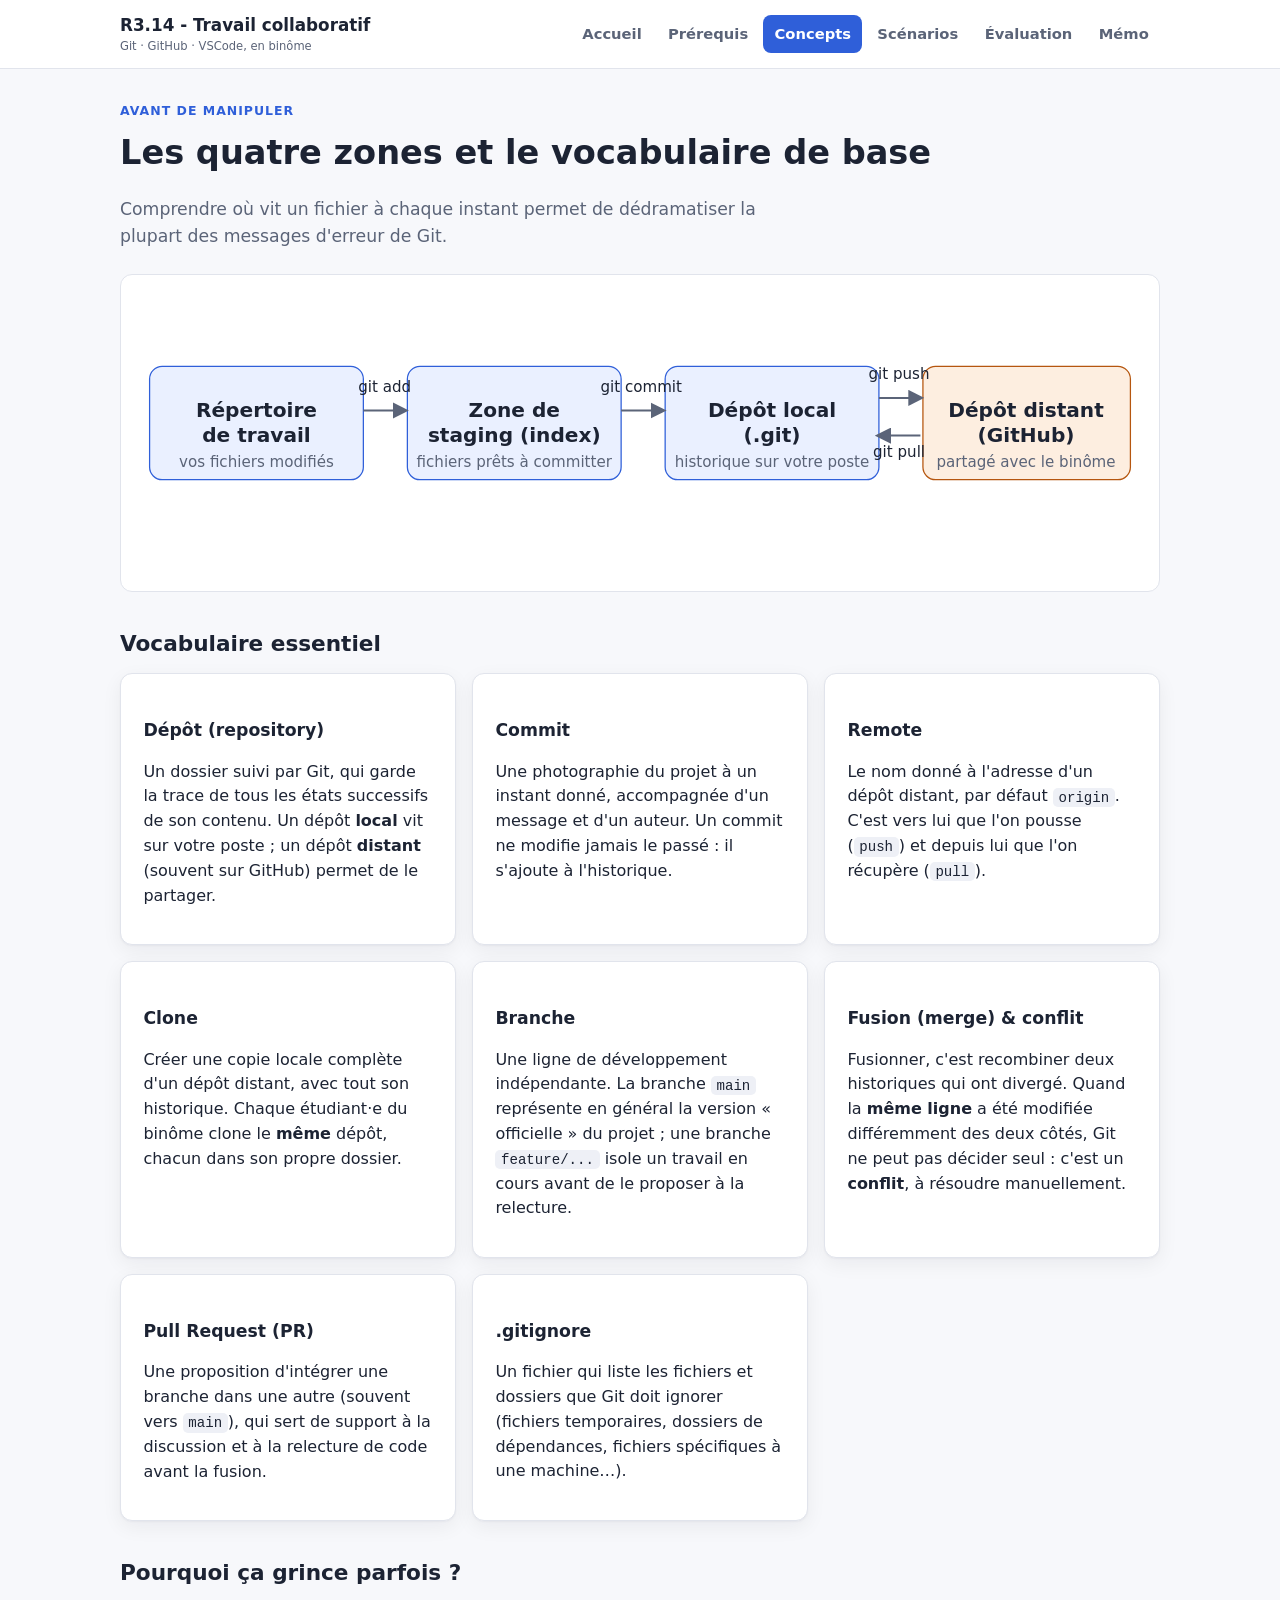
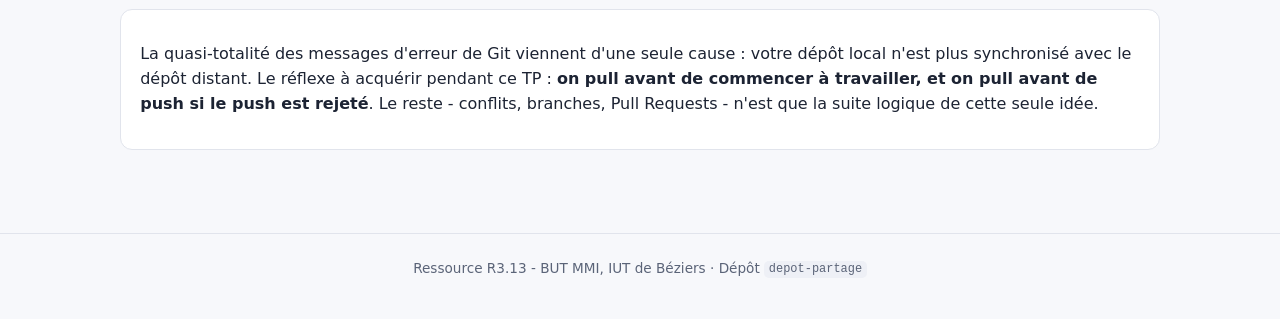
==== concepts.html @ fd5384cb "Propage le nom depot-partage dans tout le support Le scénario 1 nomme le dépôt du binôme depot-parta" ====
<!doctype html>
<html lang="fr">
  <head>
    <meta charset="UTF-8" />
    <meta name="viewport" content="width=device-width, initial-scale=1.0" />
    <title>Concepts - R3.13 Travail collaboratif</title>
    <link
      rel="icon"
      href="data:image/svg+xml,%3Csvg xmlns=%27http://www.w3.org/2000/svg%27 viewBox=%270 0 100 100%27%3E%3Ccircle cx=%2230%27 cy=%2225%27 r=%2212%27 fill=%27%232f5fd9%27/%3E%3Ccircle cx=%2230%27 cy=%2275%27 r=%2212%27 fill=%27%232f5fd9%27/%3E%3Ccircle cx=%2270%27 cy=%2250%27 r=%2212%27 fill=%27%23b5560f%27/%3E%3Cpath d=%27M30 37 V63 M30 50 H58%27 stroke=%27%231c2333%27 stroke-width=%278%27 fill=%27none%27/%3E%3C/svg%3E"
    />
    <link rel="stylesheet" href="css/style.css" />
  </head>
  <body data-page="concepts">
    <a class="skip-link" href="#contenu">Aller au contenu</a>

    <header class="site-header">
      <nav class="nav-wrap">
        <a class="brand" href="index.html"
          >R3.14 - Travail collaboratif
          <small>Git · GitHub · VSCode, en binôme</small>
        </a>
        <div class="site-nav">
          <a href="index.html" data-nav="index">Accueil</a>
          <a href="prerequis.html" data-nav="prerequis">Prérequis</a>
          <a href="concepts.html" data-nav="concepts">Concepts</a>
          <a href="scenarios.html" data-nav="scenarios">Scénarios</a>
          <a href="evaluation.html" data-nav="evaluation">Évaluation</a>
          <a href="memo.html" data-nav="memo">Mémo</a>
        </div>
      </nav>
    </header>

    <main id="contenu">
      <p class="eyebrow">Avant de manipuler</p>
      <h1>Les quatre zones et le vocabulaire de base</h1>
      <p class="lede">
        Comprendre où vit un fichier à chaque instant permet de dédramatiser la
        plupart des messages d'erreur de Git.
      </p>

      <figure class="diagram" style="margin: 1.5rem 0">
        <svg
          viewBox="0 0 800 220"
          role="img"
          aria-labelledby="diagTitle diagDesc"
        >
          <title id="diagTitle">Les quatre zones de Git</title>
          <desc id="diagDesc">
            Répertoire de travail vers zone de staging via git add, vers dépôt
            local via git commit, vers dépôt distant via git push, et retour via
            git pull.
          </desc>
          <defs>
            <marker
              id="arrowhead"
              markerWidth="8"
              markerHeight="8"
              refX="6"
              refY="4"
              orient="auto"
            >
              <path d="M0,0 L8,4 L0,8 Z" class="muted" />
            </marker>
          </defs>

          <rect x="10" y="60" width="170" height="90" rx="10" class="zone" />
          <text x="95" y="100" text-anchor="middle" font-weight="700">
            Répertoire
          </text>
          <text x="95" y="120" text-anchor="middle" font-weight="700">
            de travail
          </text>
          <text
            x="95"
            y="140"
            text-anchor="middle"
            class="muted"
            font-size="12"
          >
            vos fichiers modifiés
          </text>

          <rect x="215" y="60" width="170" height="90" rx="10" class="zone" />
          <text x="300" y="100" text-anchor="middle" font-weight="700">
            Zone de
          </text>
          <text x="300" y="120" text-anchor="middle" font-weight="700">
            staging (index)
          </text>
          <text
            x="300"
            y="140"
            text-anchor="middle"
            class="muted"
            font-size="12"
          >
            fichiers prêts à committer
          </text>

          <rect x="420" y="60" width="170" height="90" rx="10" class="zone" />
          <text x="505" y="100" text-anchor="middle" font-weight="700">
            Dépôt local
          </text>
          <text x="505" y="120" text-anchor="middle" font-weight="700">
            (.git)
          </text>
          <text
            x="505"
            y="140"
            text-anchor="middle"
            class="muted"
            font-size="12"
          >
            historique sur votre poste
          </text>

          <rect
            x="625"
            y="60"
            width="165"
            height="90"
            rx="10"
            class="zone-remote"
          />
          <text x="707" y="100" text-anchor="middle" font-weight="700">
            Dépôt distant
          </text>
          <text x="707" y="120" text-anchor="middle" font-weight="700">
            (GitHub)
          </text>
          <text
            x="707"
            y="140"
            text-anchor="middle"
            class="muted"
            font-size="12"
          >
            partagé avec le binôme
          </text>

          <path d="M180,95 H213" class="arrow" />
          <text x="197" y="80" text-anchor="middle" font-size="12">
            git add
          </text>

          <path d="M385,95 H418" class="arrow" />
          <text x="401" y="80" text-anchor="middle" font-size="12">
            git commit
          </text>

          <path d="M590,85 H623" class="arrow" />
          <text x="606" y="70" text-anchor="middle" font-size="12">
            git push
          </text>

          <path d="M623,115 H590" class="arrow" />
          <text x="606" y="132" text-anchor="middle" font-size="12">
            git pull
          </text>
        </svg>
      </figure>

      <h2>Vocabulaire essentiel</h2>
      <div class="grid cols-2">
        <div class="card">
          <h3>Dépôt (repository)</h3>
          <p>
            Un dossier suivi par Git, qui garde la trace de tous les états
            successifs de son contenu. Un dépôt <strong>local</strong> vit sur
            votre poste ; un dépôt <strong>distant</strong> (souvent sur GitHub)
            permet de le partager.
          </p>
        </div>
        <div class="card">
          <h3>Commit</h3>
          <p>
            Une photographie du projet à un instant donné, accompagnée d'un
            message et d'un auteur. Un commit ne modifie jamais le passé : il
            s'ajoute à l'historique.
          </p>
        </div>
        <div class="card">
          <h3>Remote</h3>
          <p>
            Le nom donné à l'adresse d'un dépôt distant, par défaut
            <code>origin</code>. C'est vers lui que l'on pousse
            (<code>push</code>) et depuis lui que l'on récupère
            (<code>pull</code>).
          </p>
        </div>
        <div class="card">
          <h3>Clone</h3>
          <p>
            Créer une copie locale complète d'un dépôt distant, avec tout son
            historique. Chaque étudiant·e du binôme clone le
            <strong>même</strong> dépôt, chacun dans son propre dossier.
          </p>
        </div>
        <div class="card">
          <h3>Branche</h3>
          <p>
            Une ligne de développement indépendante. La branche
            <code>main</code> représente en général la version « officielle » du
            projet ; une branche <code>feature/...</code> isole un travail en
            cours avant de le proposer à la relecture.
          </p>
        </div>
        <div class="card">
          <h3>Fusion (merge) &amp; conflit</h3>
          <p>
            Fusionner, c'est recombiner deux historiques qui ont divergé. Quand
            la <strong>même ligne</strong> a été modifiée différemment des deux
            côtés, Git ne peut pas décider seul : c'est un
            <strong>conflit</strong>, à résoudre manuellement.
          </p>
        </div>
        <div class="card">
          <h3>Pull Request (PR)</h3>
          <p>
            Une proposition d'intégrer une branche dans une autre (souvent vers
            <code>main</code>), qui sert de support à la discussion et à la
            relecture de code avant la fusion.
          </p>
        </div>
        <div class="card">
          <h3>.gitignore</h3>
          <p>
            Un fichier qui liste les fichiers et dossiers que Git doit ignorer
            (fichiers temporaires, dossiers de dépendances, fichiers spécifiques
            à une machine…).
          </p>
        </div>
      </div>

      <h2>Pourquoi ça grince parfois ?</h2>
      <div class="callout">
        <p>
          La quasi-totalité des messages d'erreur de Git viennent d'une seule
          cause : votre dépôt local n'est plus synchronisé avec le dépôt
          distant. Le réflexe à acquérir pendant ce TP :
          <strong
            >on pull avant de commencer à travailler, et on pull avant de push
            si le push est rejeté</strong
          >. Le reste - conflits, branches, Pull Requests - n'est que la suite
          logique de cette seule idée.
        </p>
      </div>
    </main>

    <footer class="site-footer">
      Ressource R3.13 - BUT MMI, IUT de Béziers · Dépôt
      <code>depot-partage</code>
    </footer>

    <script src="js/main.js"></script>
  </body>
</html>
---- css/style.css ----
/* ============================================================
   R313 - Travail collaboratif & versionnement
   Feuille de style partagée par toutes les pages
   ============================================================ */

:root {
  --bg: #f7f8fb;
  --bg-alt: #ffffff;
  --text: #1c2333;
  --text-muted: #5b6478;
  --border: #e1e4ec;
  --primary: #2f5fd9;
  --primary-dark: #1f3f9e;
  --primary-bg: #eaf0ff;
  --accent-a: #2f7fd9;
  --accent-a-bg: #e7f1ff;
  --accent-b: #b5560f;
  --accent-b-bg: #fdeee0;
  --ok: #1f8a55;
  --ok-bg: #e5f6ec;
  --warn: #b8871a;
  --warn-bg: #fbf1dc;
  --danger: #c23b3b;
  --danger-bg: #fbe8e8;
  --code-bg: #eef0f6;
  --shadow: 0 1px 2px rgba(20, 25, 40, 0.04), 0 6px 20px rgba(20, 25, 40, 0.06);
  --radius: 12px;
  font-size: 16px;
}

@media (prefers-color-scheme: dark) {
  :root {
    --bg: #12141c;
    --bg-alt: #1a1d29;
    --text: #e7e9f2;
    --text-muted: #a2a8bd;
    --border: #2a2e3d;
    --primary: #6f93ef;
    --primary-dark: #a9c0f7;
    --primary-bg: #1c2740;
    --accent-a: #6fa8ef;
    --accent-a-bg: #17263d;
    --accent-b: #e0955a;
    --accent-b-bg: #3a2716;
    --ok: #55c98a;
    --ok-bg: #113524;
    --warn: #e3b955;
    --warn-bg: #3a2f10;
    --danger: #e37272;
    --danger-bg: #3a1a1a;
    --code-bg: #20232f;
    --shadow: 0 1px 2px rgba(0, 0, 0, 0.3), 0 6px 20px rgba(0, 0, 0, 0.35);
  }
}

* {
  box-sizing: border-box;
}

html,
body {
  margin: 0;
  padding: 0;
  background: var(--bg);
  color: var(--text);
  font-family:
    "Segoe UI",
    system-ui,
    -apple-system,
    Roboto,
    Helvetica,
    Arial,
    sans-serif;
  line-height: 1.55;
}

a {
  color: var(--primary);
}
a:hover {
  color: var(--primary-dark);
}

img,
svg {
  max-width: 100%;
}

.skip-link {
  position: absolute;
  left: -999px;
  top: 0;
  background: var(--primary);
  color: #fff;
  padding: 0.5em 1em;
  z-index: 100;
}
.skip-link:focus {
  left: 0.5em;
  top: 0.5em;
}

/* ---------- Layout ---------- */

.site-header {
  position: sticky;
  top: 0;
  z-index: 20;
  background: var(--bg-alt);
  border-bottom: 1px solid var(--border);
}

.nav-wrap {
  max-width: 1080px;
  margin: 0 auto;
  padding: 0.75rem 1.25rem;
  display: flex;
  align-items: center;
  gap: 1.5rem;
  flex-wrap: wrap;
}

.brand {
  font-weight: 700;
  font-size: 1.05rem;
  color: var(--text);
  text-decoration: none;
  white-space: nowrap;
}
.brand small {
  display: block;
  font-weight: 400;
  font-size: 0.72rem;
  color: var(--text-muted);
}

.site-nav {
  display: flex;
  flex-wrap: wrap;
  gap: 0.25rem;
  margin-left: auto;
}

.site-nav a {
  text-decoration: none;
  color: var(--text-muted);
  padding: 0.45rem 0.7rem;
  border-radius: 8px;
  font-size: 0.92rem;
  font-weight: 600;
}
.site-nav a:hover {
  background: var(--primary-bg);
  color: var(--primary-dark);
}
.site-nav a.active {
  background: var(--primary);
  color: #fff;
}

main {
  max-width: 1080px;
  margin: 0 auto;
  padding: 2rem 1.25rem 4rem;
}

.site-footer {
  border-top: 1px solid var(--border);
  color: var(--text-muted);
  font-size: 0.85rem;
  text-align: center;
  padding: 1.5rem 1rem 2.5rem;
}

/* ---------- Typography blocks ---------- */

.eyebrow {
  text-transform: uppercase;
  letter-spacing: 0.08em;
  font-size: 0.78rem;
  font-weight: 700;
  color: var(--primary);
  margin: 0 0 0.4rem;
}

h1 {
  font-size: clamp(1.6rem, 3vw, 2.1rem);
  margin: 0 0 0.5rem;
}
h2 {
  font-size: 1.35rem;
  margin: 2.2rem 0 0.8rem;
}
h3 {
  font-size: 1.08rem;
  margin: 1.4rem 0 0.5rem;
}

.lede {
  font-size: 1.08rem;
  color: var(--text-muted);
  max-width: 60ch;
}

.pill {
  display: inline-block;
  padding: 0.2rem 0.65rem;
  border-radius: 999px;
  font-size: 0.78rem;
  font-weight: 700;
  background: var(--primary-bg);
  color: var(--primary-dark);
}

code,
pre,
kbd {
  font-family: ui-monospace, SFMono-Regular, Menlo, Consolas, monospace;
  font-size: 0.88em;
}
code {
  background: var(--code-bg);
  padding: 0.12em 0.4em;
  border-radius: 5px;
}
pre {
  background: var(--code-bg);
  padding: 0.9rem 1rem;
  border-radius: var(--radius);
  overflow-x: auto;
}
pre code {
  background: none;
  padding: 0;
}
kbd {
  background: var(--bg-alt);
  border: 1px solid var(--border);
  border-bottom-width: 2px;
  border-radius: 5px;
  padding: 0.05em 0.45em;
}

/* ---------- Cards / grid ---------- */

.card {
  background: var(--bg-alt);
  border: 1px solid var(--border);
  border-radius: var(--radius);
  box-shadow: var(--shadow);
  padding: 1.25rem 1.4rem;
}

.grid {
  display: grid;
  gap: 1rem;
}
.grid.cols-2 {
  grid-template-columns: repeat(auto-fit, minmax(260px, 1fr));
}
.grid.cols-3 {
  grid-template-columns: repeat(auto-fit, minmax(200px, 1fr));
}

.timeline {
  list-style: none;
  margin: 0;
  padding: 0;
  display: grid;
  gap: 0.6rem;
}
.timeline li {
  display: grid;
  grid-template-columns: 5.5rem 1fr;
  gap: 0.9rem;
  padding: 0.65rem 0.9rem;
  background: var(--bg-alt);
  border: 1px solid var(--border);
  border-radius: 10px;
  align-items: baseline;
}
.timeline time {
  font-weight: 700;
  color: var(--primary-dark);
  font-size: 0.88rem;
}

/* ---------- Scenario cards ---------- */

.scenario-toolbar {
  display: flex;
  flex-wrap: wrap;
  gap: 0.75rem;
  align-items: center;
  margin-bottom: 1.5rem;
  padding: 0.9rem 1.1rem;
  background: var(--bg-alt);
  border: 1px solid var(--border);
  border-radius: var(--radius);
  position: sticky;
  top: 3.6rem;
  z-index: 10;
}

.role-toggle {
  display: inline-flex;
  border: 1px solid var(--border);
  border-radius: 999px;
  overflow: hidden;
}
.role-toggle button {
  border: none;
  background: transparent;
  color: var(--text-muted);
  padding: 0.4rem 0.9rem;
  font-weight: 700;
  font-size: 0.85rem;
  cursor: pointer;
}
.role-toggle button.active.role-a {
  background: var(--accent-a-bg);
  color: var(--accent-a);
}
.role-toggle button.active.role-b {
  background: var(--accent-b-bg);
  color: var(--accent-b);
}

.progress-text {
  color: var(--text-muted);
  font-size: 0.88rem;
  margin-left: auto;
}

.scenario {
  margin-bottom: 1.4rem;
  border-radius: var(--radius);
  overflow: hidden;
}

.scenario-head {
  display: flex;
  align-items: center;
  gap: 0.9rem;
  padding: 1.1rem 1.3rem;
  cursor: pointer;
  background: var(--bg-alt);
  border: 1px solid var(--border);
  border-radius: var(--radius);
}
.scenario-head:hover {
  border-color: var(--primary);
}
.scenario.open .scenario-head {
  border-bottom-left-radius: 0;
  border-bottom-right-radius: 0;
}

.scenario-check {
  width: 1.15rem;
  height: 1.15rem;
  accent-color: var(--ok);
  flex: none;
}

.scenario-num {
  flex: none;
  width: 2.1rem;
  height: 2.1rem;
  border-radius: 50%;
  background: var(--primary-bg);
  color: var(--primary-dark);
  display: flex;
  align-items: center;
  justify-content: center;
  font-weight: 700;
}
.scenario.done .scenario-num {
  background: var(--ok-bg);
  color: var(--ok);
}

.scenario-head h3 {
  margin: 0;
  font-size: 1.05rem;
  flex: 1;
}
.scenario-meta {
  font-size: 0.82rem;
  color: var(--text-muted);
  white-space: nowrap;
}
.scenario-caret {
  transition: transform 0.15s ease;
  color: var(--text-muted);
}
.scenario.open .scenario-caret {
  transform: rotate(90deg);
}

.scenario-body {
  display: none;
  border: 1px solid var(--border);
  border-top: none;
  border-bottom-left-radius: var(--radius);
  border-bottom-right-radius: var(--radius);
  padding: 1.3rem;
  background: var(--bg);
}
.scenario.open .scenario-body {
  display: block;
}

.role-col {
  border-radius: 10px;
  padding: 1rem 1.1rem;
  border: 1px solid var(--border);
}
.role-col.role-a {
  background: var(--accent-a-bg);
  border-color: color-mix(in srgb, var(--accent-a) 35%, var(--border));
}
.role-col.role-b {
  background: var(--accent-b-bg);
  border-color: color-mix(in srgb, var(--accent-b) 35%, var(--border));
}
.role-col h4 {
  margin: 0 0 0.6rem;
  font-size: 0.95rem;
}
.role-col.role-a h4 {
  color: var(--accent-a);
}
.role-col.role-b h4 {
  color: var(--accent-b);
}
.role-col ol {
  margin: 0;
  padding-left: 1.2rem;
}
.role-col li {
  margin-bottom: 0.45rem;
}

.info-block {
  margin-top: 1rem;
}
.info-block h4 {
  margin: 0 0 0.4rem;
  font-size: 0.88rem;
  text-transform: uppercase;
  letter-spacing: 0.04em;
  color: var(--text-muted);
}
.info-block ul {
  margin: 0;
  padding-left: 1.2rem;
}
.info-block li {
  margin-bottom: 0.35rem;
}

.pieges-block {
  background: var(--warn-bg);
  border: 1px solid color-mix(in srgb, var(--warn) 35%, var(--border));
  border-radius: 10px;
  padding: 0.9rem 1.1rem;
}
.pieges-block h4 {
  color: var(--warn);
}
.verif-block {
  background: var(--ok-bg);
  border: 1px solid color-mix(in srgb, var(--ok) 35%, var(--border));
  border-radius: 10px;
  padding: 0.9rem 1.1rem;
}
.verif-block h4 {
  color: var(--ok);
}

.commandes-block code {
  display: inline-block;
  margin: 0.15rem 0.3rem 0.15rem 0;
}

/* ---------- Captures d'écran des étapes ---------- */

.etape-figure {
  margin: 0.5rem 0 0.9rem;
}
.etape-figure img {
  display: block;
  max-width: 100%;
  height: auto;
  border: 1px solid var(--border);
  border-radius: 8px;
  background: var(--bg-alt);
}

/* ---------- Bouton d'aide + fenêtre modale ---------- */

.popup-btn {
  border: 1px solid var(--primary);
  background: var(--primary-bg);
  color: var(--primary-dark);
  border-radius: 999px;
  padding: 0.1rem 0.7rem;
  font: inherit;
  font-size: 0.82rem;
  font-weight: 600;
  cursor: pointer;
  white-space: nowrap;
}
.popup-btn:hover {
  background: var(--primary);
  color: #fff;
}

.modal-overlay {
  position: fixed;
  inset: 0;
  z-index: 50;
  display: flex;
  align-items: center;
  justify-content: center;
  padding: 1.5rem;
  background: rgba(12, 15, 25, 0.55);
}
.modal-overlay[hidden] {
  display: none;
}
.modal {
  position: relative;
  width: min(680px, 100%);
  max-height: 85vh;
  overflow-y: auto;
  padding: 1.6rem 1.8rem;
  background: var(--bg-alt);
  border: 1px solid var(--border);
  border-radius: var(--radius);
  box-shadow: var(--shadow);
}
.modal h3 {
  margin: 0 0 0.8rem;
  padding-right: 2rem;
}
.modal h4 {
  margin: 1.2rem 0 0.4rem;
}
.modal ul {
  padding-left: 1.2rem;
}
.modal li {
  margin-bottom: 0.4rem;
}
.modal-close {
  position: absolute;
  top: 0.7rem;
  right: 0.9rem;
  border: 0;
  background: none;
  color: var(--text-muted);
  font-size: 1.6rem;
  line-height: 1;
  cursor: pointer;
}
.modal-close:hover {
  color: var(--text);
}

.popup-table {
  width: 100%;
  margin: 0.8rem 0;
  border-collapse: collapse;
  font-size: 0.9rem;
}
.popup-table th,
.popup-table td {
  border: 1px solid var(--border);
  padding: 0.5rem 0.7rem;
  text-align: left;
  vertical-align: top;
  font-size: inherit;
  text-transform: none;
  letter-spacing: normal;
}
.popup-table thead th {
  background: var(--primary-bg);
  color: var(--primary-dark);
}
.popup-table tbody th {
  background: var(--bg);
  color: var(--text);
  font-weight: 600;
}

/* ---------- Evaluation page ---------- */

.eval-row {
  display: grid;
  grid-template-columns: auto 1fr auto;
  gap: 1rem;
  align-items: center;
  padding: 0.9rem 1.1rem;
  border: 1px solid var(--border);
  border-radius: 10px;
  background: var(--bg-alt);
  margin-bottom: 0.7rem;
}
.eval-row input[type="checkbox"] {
  width: 1.2rem;
  height: 1.2rem;
  accent-color: var(--ok);
}
.eval-row .pts {
  font-weight: 700;
  color: var(--primary-dark);
  white-space: nowrap;
}

.score-panel {
  position: sticky;
  bottom: 1rem;
  margin-top: 1.5rem;
  padding: 1.1rem 1.4rem;
  background: var(--bg-alt);
  border: 1px solid var(--border);
  border-radius: var(--radius);
  box-shadow: var(--shadow);
  display: flex;
  align-items: center;
  gap: 1rem;
  flex-wrap: wrap;
}
.score-value {
  font-size: 1.6rem;
  font-weight: 800;
  color: var(--primary-dark);
}
.score-bar-track {
  flex: 1;
  min-width: 160px;
  height: 10px;
  background: var(--code-bg);
  border-radius: 999px;
  overflow: hidden;
}
.score-bar-fill {
  height: 100%;
  background: var(--primary);
  width: 0%;
  transition: width 0.2s ease;
}

/* ---------- Tables (memo) ---------- */

table {
  width: 100%;
  border-collapse: collapse;
  margin: 1rem 0;
}
th,
td {
  text-align: left;
  padding: 0.55rem 0.7rem;
  border-bottom: 1px solid var(--border);
  vertical-align: top;
}
th {
  color: var(--text-muted);
  font-size: 0.82rem;
  text-transform: uppercase;
  letter-spacing: 0.03em;
}

/* ---------- Misc ---------- */

.callout {
  border-radius: var(--radius);
  padding: 1rem 1.2rem;
  border: 1px solid var(--border);
  background: var(--bg-alt);
  margin: 1.2rem 0;
}
.callout.warn {
  background: var(--warn-bg);
  border-color: color-mix(in srgb, var(--warn) 35%, var(--border));
}
.callout.ok {
  background: var(--ok-bg);
  border-color: color-mix(in srgb, var(--ok) 35%, var(--border));
}
.callout.danger {
  background: var(--danger-bg);
  border-color: color-mix(in srgb, var(--danger) 35%, var(--border));
}
.callout h3,
.callout h4 {
  margin-top: 0;
}

.btn {
  display: inline-block;
  background: var(--primary);
  color: #fff;
  text-decoration: none;
  padding: 0.6rem 1.1rem;
  border-radius: 8px;
  font-weight: 700;
  font-size: 0.92rem;
  border: none;
  cursor: pointer;
}
.btn:hover {
  background: var(--primary-dark);
  color: #fff;
}
.btn.secondary {
  background: var(--bg-alt);
  color: var(--text);
  border: 1px solid var(--border);
}

.diagram {
  background: var(--bg-alt);
  border: 1px solid var(--border);
  border-radius: var(--radius);
  padding: 1rem;
}
.diagram text {
  fill: var(--text);
  font-family: inherit;
}
.diagram .muted {
  fill: var(--text-muted);
}
.diagram .zone {
  fill: var(--primary-bg);
  stroke: var(--primary);
}
.diagram .zone-remote {
  fill: var(--accent-b-bg);
  stroke: var(--accent-b);
}
.diagram .arrow {
  stroke: var(--text-muted);
  stroke-width: 1.6;
  marker-end: url(#arrowhead);
  fill: none;
}

footer a {
  color: inherit;
}
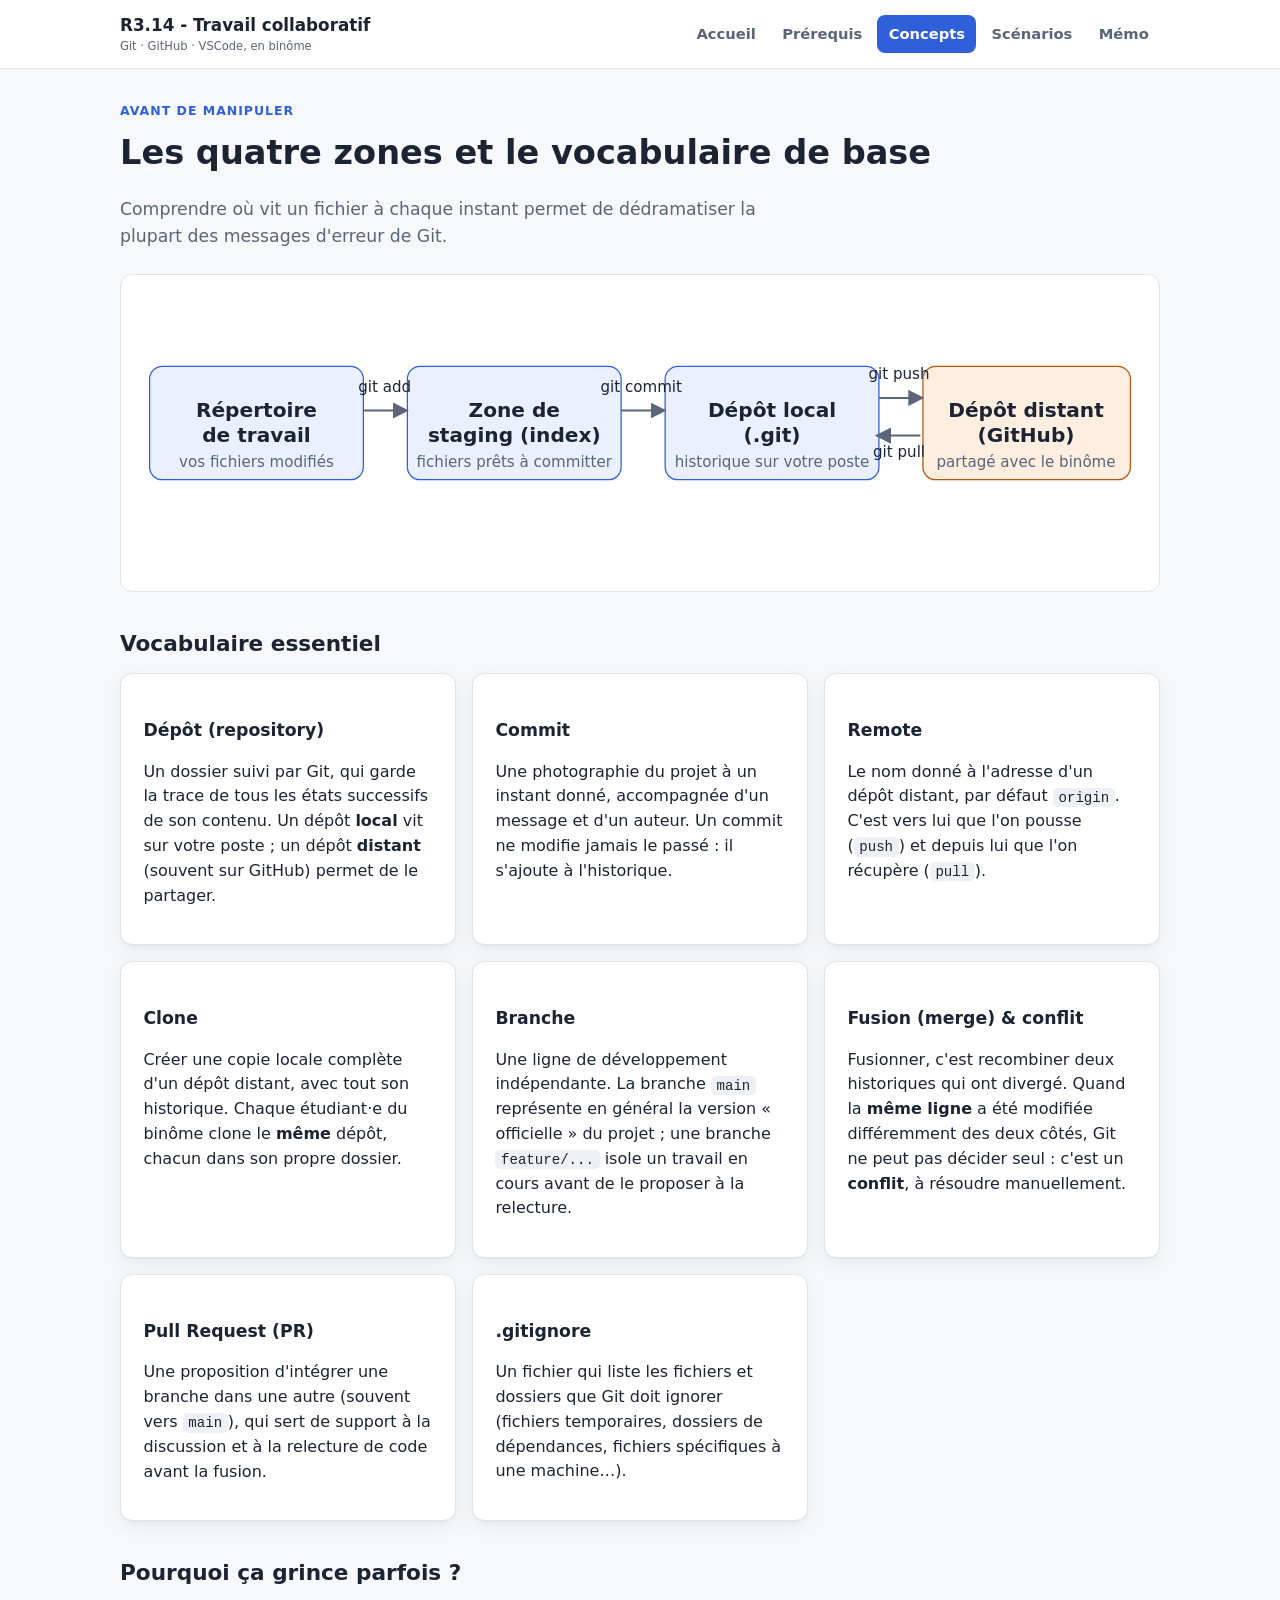
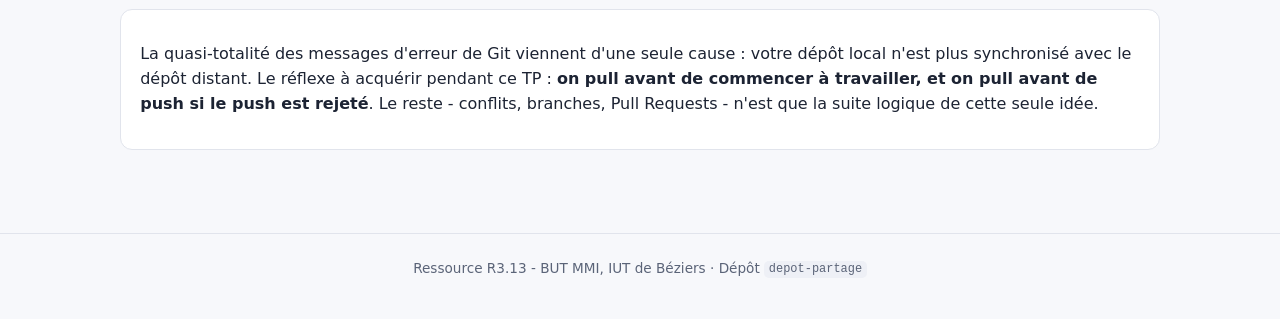
==== commit 4a12cd75: "Supprime la page Évaluation La grille notée en direct n'était pas utilisée en séance : page, script," ====
--- a/concepts.html
+++ b/concepts.html
@@ -24,7 +24,6 @@
           <a href="prerequis.html" data-nav="prerequis">Prérequis</a>
           <a href="concepts.html" data-nav="concepts">Concepts</a>
           <a href="scenarios.html" data-nav="scenarios">Scénarios</a>
-          <a href="evaluation.html" data-nav="evaluation">Évaluation</a>
           <a href="memo.html" data-nav="memo">Mémo</a>
         </div>
       </nav>
--- a/css/style.css
+++ b/css/style.css
@@ -595,64 +595,6 @@
   font-weight: 600;
 }
 
-/* ---------- Evaluation page ---------- */
-
-.eval-row {
-  display: grid;
-  grid-template-columns: auto 1fr auto;
-  gap: 1rem;
-  align-items: center;
-  padding: 0.9rem 1.1rem;
-  border: 1px solid var(--border);
-  border-radius: 10px;
-  background: var(--bg-alt);
-  margin-bottom: 0.7rem;
-}
-.eval-row input[type="checkbox"] {
-  width: 1.2rem;
-  height: 1.2rem;
-  accent-color: var(--ok);
-}
-.eval-row .pts {
-  font-weight: 700;
-  color: var(--primary-dark);
-  white-space: nowrap;
-}
-
-.score-panel {
-  position: sticky;
-  bottom: 1rem;
-  margin-top: 1.5rem;
-  padding: 1.1rem 1.4rem;
-  background: var(--bg-alt);
-  border: 1px solid var(--border);
-  border-radius: var(--radius);
-  box-shadow: var(--shadow);
-  display: flex;
-  align-items: center;
-  gap: 1rem;
-  flex-wrap: wrap;
-}
-.score-value {
-  font-size: 1.6rem;
-  font-weight: 800;
-  color: var(--primary-dark);
-}
-.score-bar-track {
-  flex: 1;
-  min-width: 160px;
-  height: 10px;
-  background: var(--code-bg);
-  border-radius: 999px;
-  overflow: hidden;
-}
-.score-bar-fill {
-  height: 100%;
-  background: var(--primary);
-  width: 0%;
-  transition: width 0.2s ease;
-}
-
 /* ---------- Tables (memo) ---------- */
 
 table {
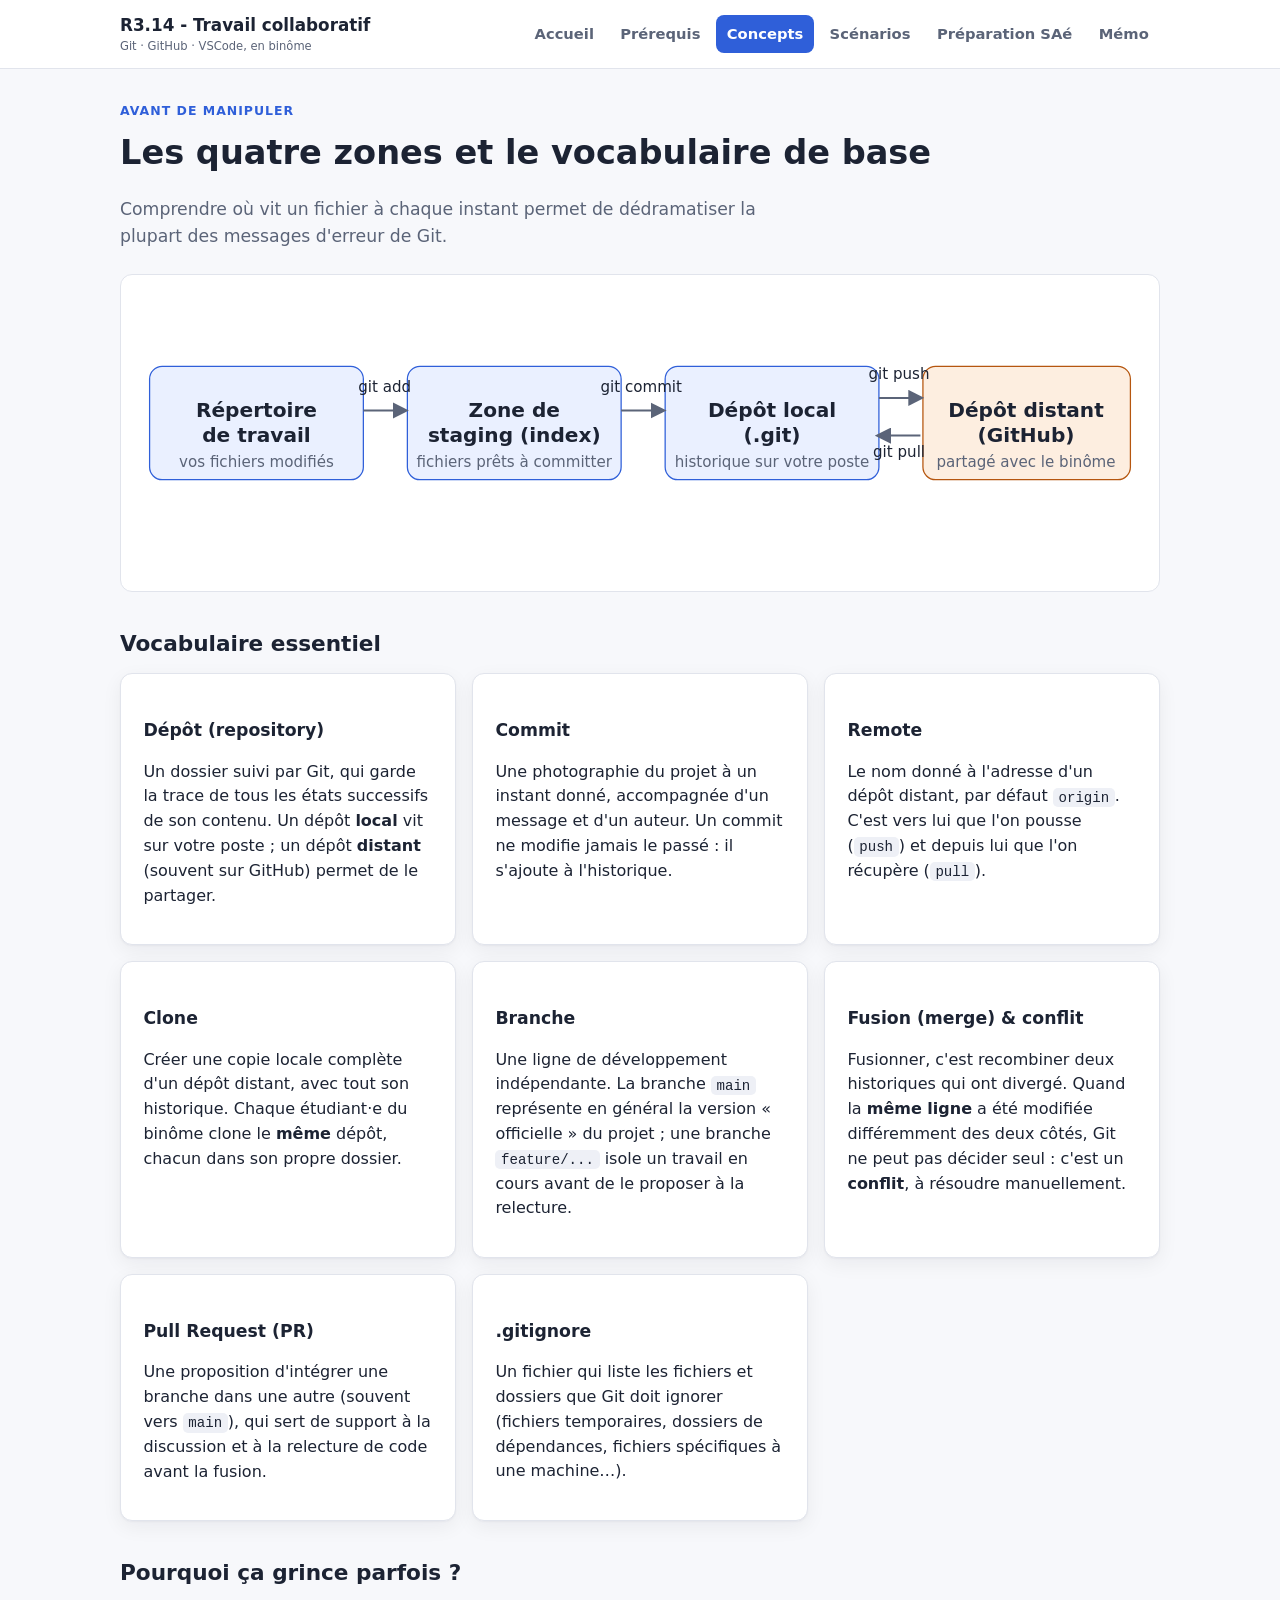
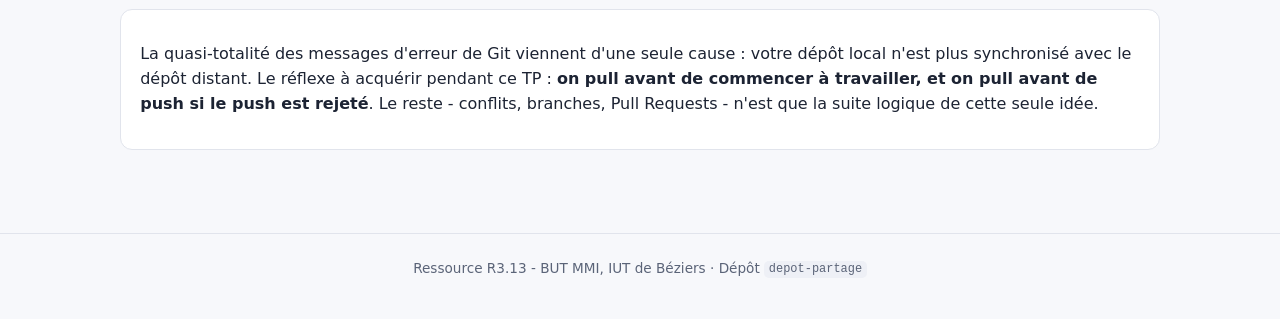
==== commit c2cfe1f8: "Ajoute la page Préparation SAé Fiche consigne pour contribuer au projet Arcade : cloner, créer sa br" ====
--- a/concepts.html
+++ b/concepts.html
@@ -24,6 +24,7 @@
           <a href="prerequis.html" data-nav="prerequis">Prérequis</a>
           <a href="concepts.html" data-nav="concepts">Concepts</a>
           <a href="scenarios.html" data-nav="scenarios">Scénarios</a>
+          <a href="sae.html" data-nav="sae">Préparation SAé</a>
           <a href="memo.html" data-nav="memo">Mémo</a>
         </div>
       </nav>
--- a/css/style.css
+++ b/css/style.css
@@ -469,6 +469,16 @@
 .pieges-block h4 {
   color: var(--warn);
 }
+.interdit-block {
+  background: var(--danger-bg);
+  border: 1px solid color-mix(in srgb, var(--danger) 35%, var(--border));
+  border-radius: 10px;
+  padding: 0.9rem 1.1rem;
+  margin-bottom: 1.1rem;
+}
+.interdit-block h4 {
+  color: var(--danger);
+}
 .verif-block {
   background: var(--ok-bg);
   border: 1px solid color-mix(in srgb, var(--ok) 35%, var(--border));
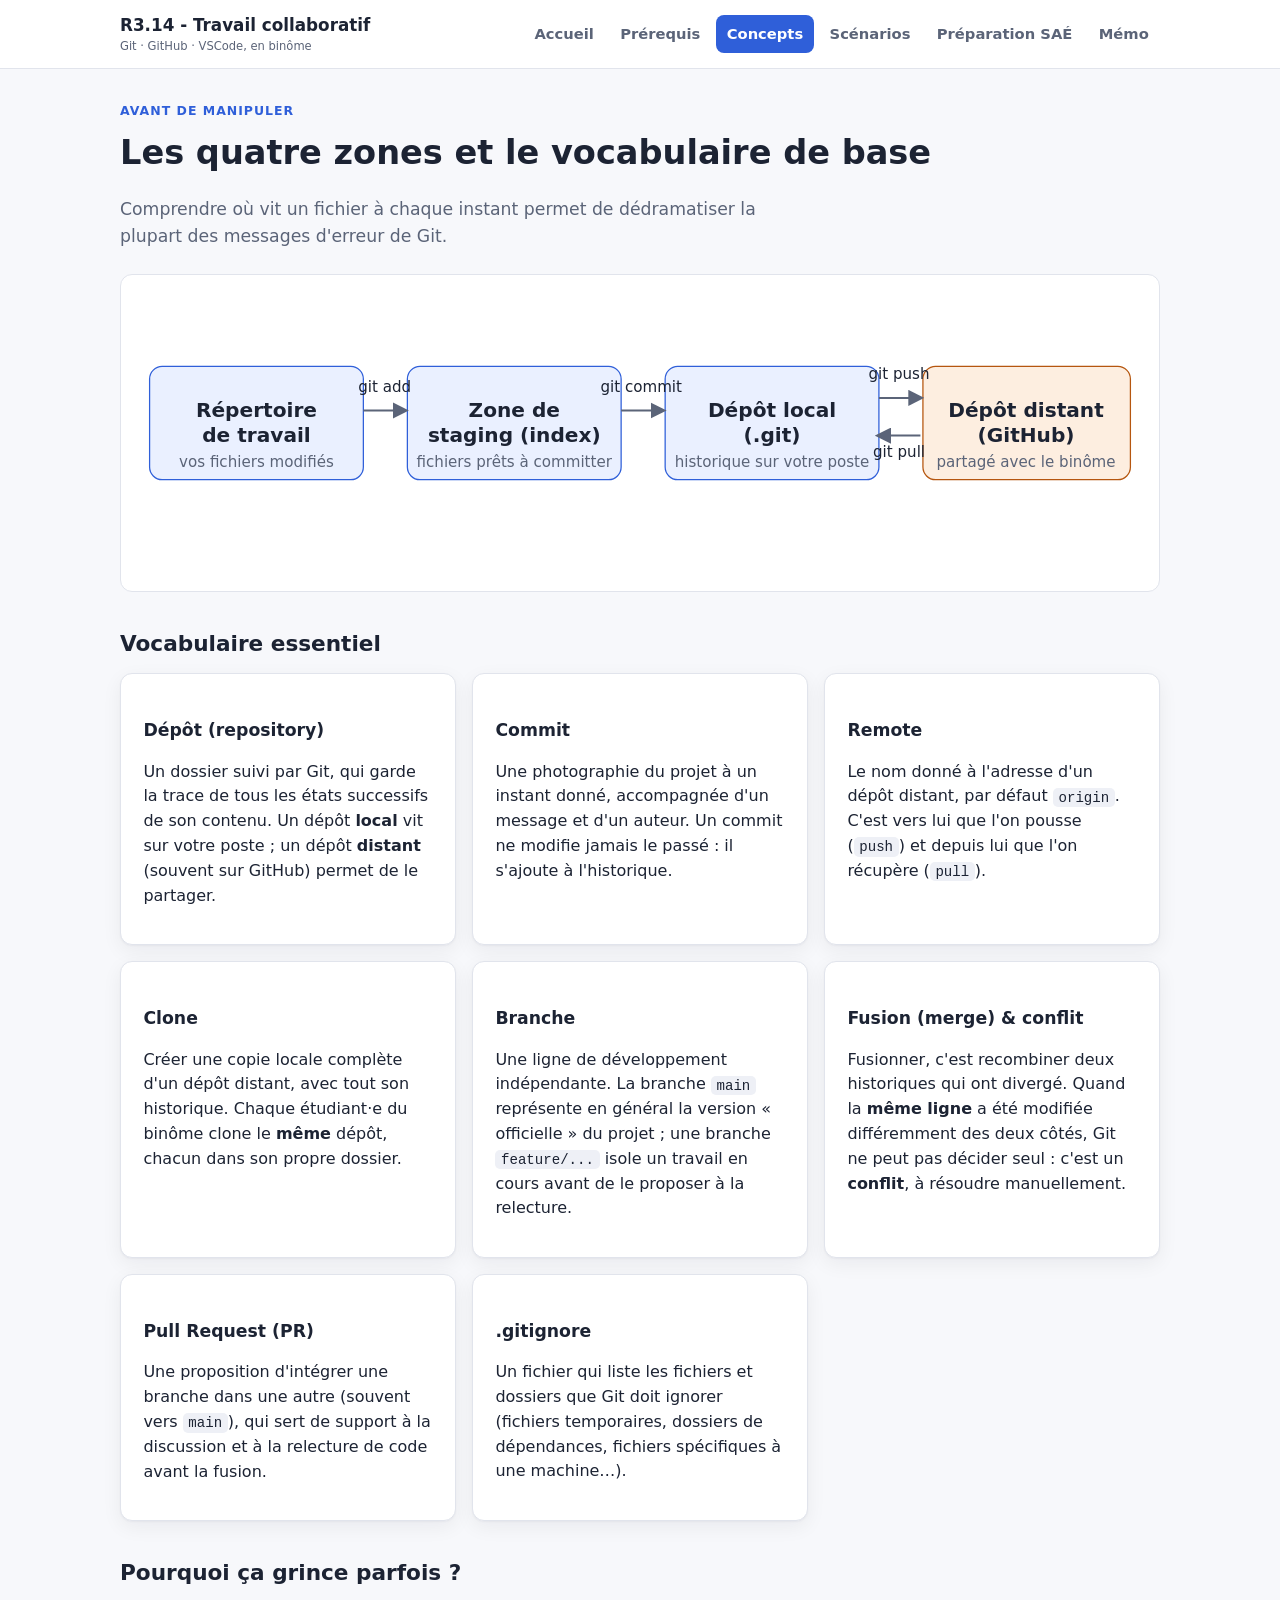
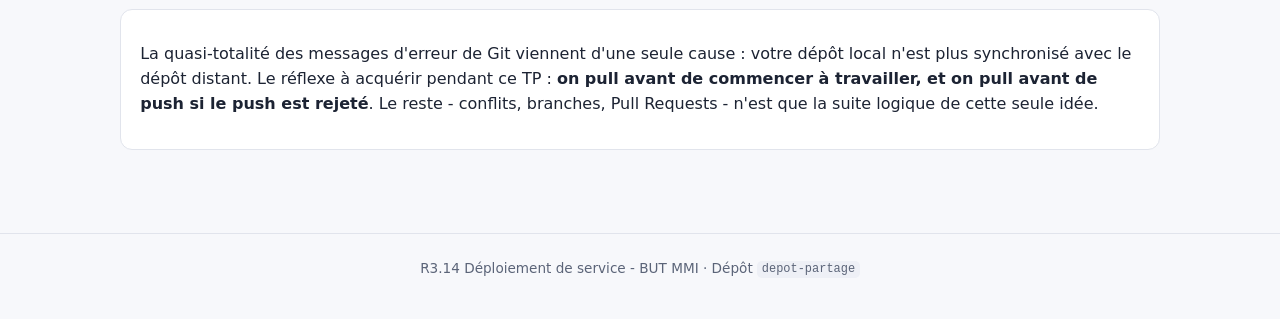
==== commit 1c1e17f9: "Uniformise le pied de page et l'intitulé de la ressource Le TP relève de la R3.14 « Déploiement de s" ====
--- a/concepts.html
+++ b/concepts.html
@@ -24,7 +24,7 @@
           <a href="prerequis.html" data-nav="prerequis">Prérequis</a>
           <a href="concepts.html" data-nav="concepts">Concepts</a>
           <a href="scenarios.html" data-nav="scenarios">Scénarios</a>
-          <a href="sae.html" data-nav="sae">Préparation SAé</a>
+          <a href="sae.html" data-nav="sae">Préparation SAÉ</a>
           <a href="memo.html" data-nav="memo">Mémo</a>
         </div>
       </nav>
@@ -248,7 +248,7 @@
     </main>
 
     <footer class="site-footer">
-      Ressource R3.13 - BUT MMI, IUT de Béziers · Dépôt
+      R3.14 Déploiement de service - BUT MMI · Dépôt
       <code>depot-partage</code>
     </footer>
 
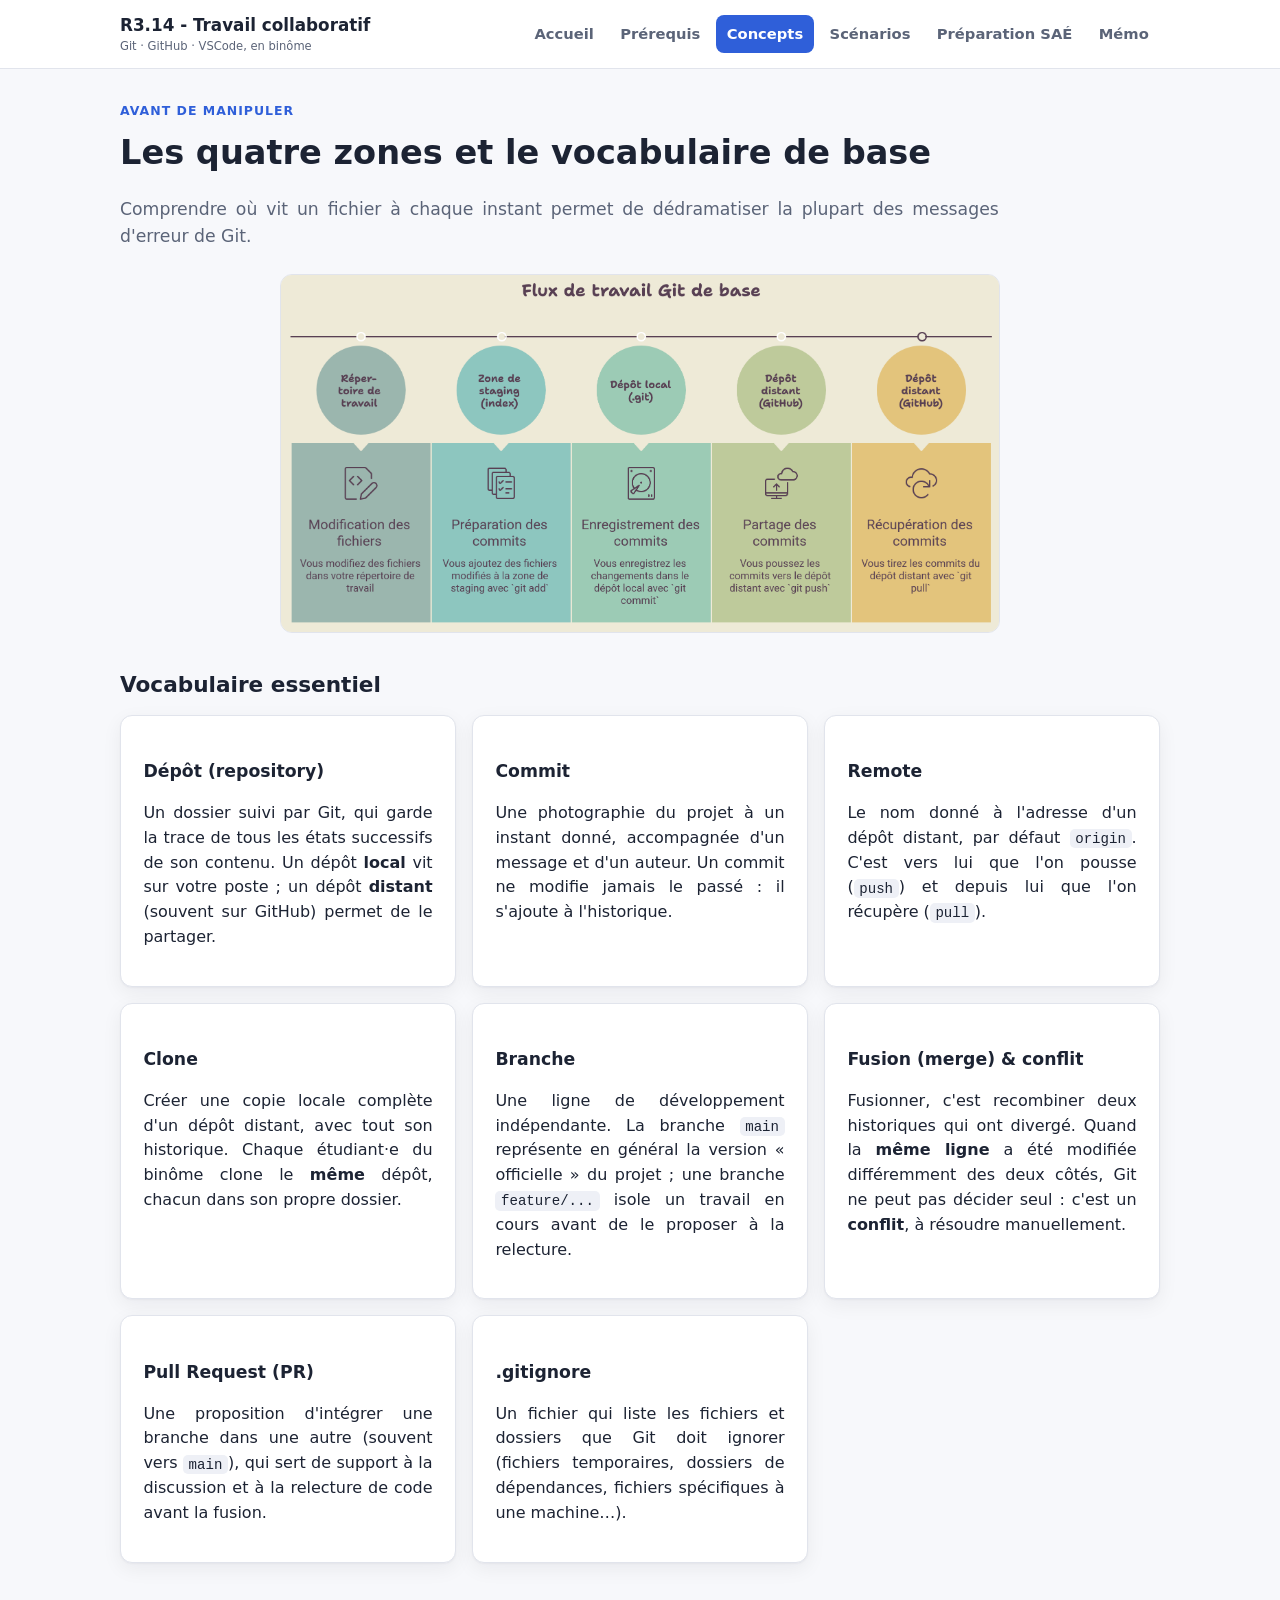
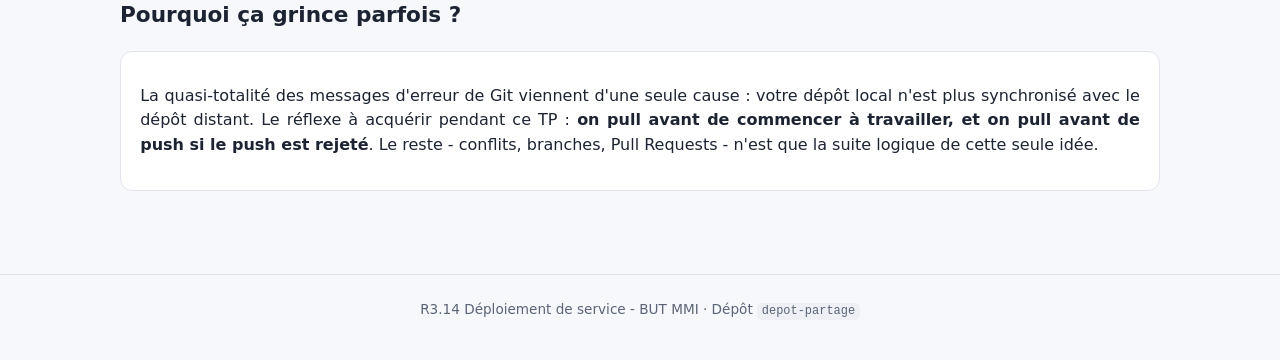
==== commit 099334c5: "Remplace le schema SVG des quatre zones par l'illustration du cours Les etudiant-es retrouvent ainsi" ====
--- a/concepts.html
+++ b/concepts.html
@@ -3,7 +3,7 @@
   <head>
     <meta charset="UTF-8" />
     <meta name="viewport" content="width=device-width, initial-scale=1.0" />
-    <title>Concepts - R3.13 Travail collaboratif</title>
+    <title>Concepts - R3.14 Travail collaboratif</title>
     <link
       rel="icon"
       href="data:image/svg+xml,%3Csvg xmlns=%27http://www.w3.org/2000/svg%27 viewBox=%270 0 100 100%27%3E%3Ccircle cx=%2230%27 cy=%2225%27 r=%2212%27 fill=%27%232f5fd9%27/%3E%3Ccircle cx=%2230%27 cy=%2275%27 r=%2212%27 fill=%27%232f5fd9%27/%3E%3Ccircle cx=%2270%27 cy=%2250%27 r=%2212%27 fill=%27%23b5560f%27/%3E%3Cpath d=%27M30 37 V63 M30 50 H58%27 stroke=%27%231c2333%27 stroke-width=%278%27 fill=%27none%27/%3E%3C/svg%3E"
@@ -38,126 +38,11 @@
         plupart des messages d'erreur de Git.
       </p>
 
-      <figure class="diagram" style="margin: 1.5rem 0">
-        <svg
-          viewBox="0 0 800 220"
-          role="img"
-          aria-labelledby="diagTitle diagDesc"
-        >
-          <title id="diagTitle">Les quatre zones de Git</title>
-          <desc id="diagDesc">
-            Répertoire de travail vers zone de staging via git add, vers dépôt
-            local via git commit, vers dépôt distant via git push, et retour via
-            git pull.
-          </desc>
-          <defs>
-            <marker
-              id="arrowhead"
-              markerWidth="8"
-              markerHeight="8"
-              refX="6"
-              refY="4"
-              orient="auto"
-            >
-              <path d="M0,0 L8,4 L0,8 Z" class="muted" />
-            </marker>
-          </defs>
-
-          <rect x="10" y="60" width="170" height="90" rx="10" class="zone" />
-          <text x="95" y="100" text-anchor="middle" font-weight="700">
-            Répertoire
-          </text>
-          <text x="95" y="120" text-anchor="middle" font-weight="700">
-            de travail
-          </text>
-          <text
-            x="95"
-            y="140"
-            text-anchor="middle"
-            class="muted"
-            font-size="12"
-          >
-            vos fichiers modifiés
-          </text>
-
-          <rect x="215" y="60" width="170" height="90" rx="10" class="zone" />
-          <text x="300" y="100" text-anchor="middle" font-weight="700">
-            Zone de
-          </text>
-          <text x="300" y="120" text-anchor="middle" font-weight="700">
-            staging (index)
-          </text>
-          <text
-            x="300"
-            y="140"
-            text-anchor="middle"
-            class="muted"
-            font-size="12"
-          >
-            fichiers prêts à committer
-          </text>
-
-          <rect x="420" y="60" width="170" height="90" rx="10" class="zone" />
-          <text x="505" y="100" text-anchor="middle" font-weight="700">
-            Dépôt local
-          </text>
-          <text x="505" y="120" text-anchor="middle" font-weight="700">
-            (.git)
-          </text>
-          <text
-            x="505"
-            y="140"
-            text-anchor="middle"
-            class="muted"
-            font-size="12"
-          >
-            historique sur votre poste
-          </text>
-
-          <rect
-            x="625"
-            y="60"
-            width="165"
-            height="90"
-            rx="10"
-            class="zone-remote"
-          />
-          <text x="707" y="100" text-anchor="middle" font-weight="700">
-            Dépôt distant
-          </text>
-          <text x="707" y="120" text-anchor="middle" font-weight="700">
-            (GitHub)
-          </text>
-          <text
-            x="707"
-            y="140"
-            text-anchor="middle"
-            class="muted"
-            font-size="12"
-          >
-            partagé avec le binôme
-          </text>
-
-          <path d="M180,95 H213" class="arrow" />
-          <text x="197" y="80" text-anchor="middle" font-size="12">
-            git add
-          </text>
-
-          <path d="M385,95 H418" class="arrow" />
-          <text x="401" y="80" text-anchor="middle" font-size="12">
-            git commit
-          </text>
-
-          <path d="M590,85 H623" class="arrow" />
-          <text x="606" y="70" text-anchor="middle" font-size="12">
-            git push
-          </text>
-
-          <path d="M623,115 H590" class="arrow" />
-          <text x="606" y="132" text-anchor="middle" font-size="12">
-            git pull
-          </text>
-        </svg>
+      <figure class="diagram">
+        <img
+          src="img/Les_quatre_zones.png"
+          alt="Les cinq colonnes du flux Git de base : modification des fichiers dans le répertoire de travail, préparation des commits dans la zone de staging avec git add, enregistrement des commits dans le dépôt local avec git commit, partage des commits vers le dépôt distant avec git push, récupération des commits depuis le dépôt distant avec git pull."
+        />
       </figure>
 
       <h2>Vocabulaire essentiel</h2>
--- a/css/style.css
+++ b/css/style.css
@@ -199,7 +199,27 @@
 .lede {
   font-size: 1.08rem;
   color: var(--text-muted);
-  max-width: 60ch;
+  max-width: 80ch;
+}
+
+/* Texte courant justifie. Les paragraphes n'ayant pas tous la meme longueur
+   de ligne, le bord droit en dents de scie donnait l'impression d'un texte
+   coupe au hasard. La cesure automatique (<html lang="fr">) evite les
+   espaces beantes que la justification produit sinon en francais. */
+main p,
+main .scenario-body li {
+  text-align: justify;
+  hyphens: auto;
+}
+
+/* Sous cette largeur, les lignes sont trop courtes : justifier y creuserait
+   des rivieres blanches au milieu du texte. */
+@media (max-width: 700px) {
+  main p,
+  main .scenario-body li {
+    text-align: left;
+    hyphens: manual;
+  }
 }
 
 .pill {
@@ -527,6 +547,30 @@
   color: #fff;
 }
 
+/* Lien externe posé dans une étape (formulaire d'inscription, dépôt...).
+   Même gabarit que le bouton de pop-up, mais plein, pour qu'on comprenne
+   qu'il fait quitter la page. */
+.etape-lien {
+  display: inline-block;
+  border: 1px solid var(--primary);
+  background: var(--primary);
+  color: #fff;
+  border-radius: 999px;
+  padding: 0.1rem 0.7rem;
+  font-size: 0.82rem;
+  font-weight: 600;
+  text-decoration: none;
+}
+.etape-lien:hover {
+  background: var(--primary-dark);
+  border-color: var(--primary-dark);
+  color: #fff;
+}
+.etape-lien::after {
+  content: ' \2197';
+  font-weight: 400;
+}
+
 .modal-overlay {
   position: fixed;
   inset: 0;
@@ -674,32 +718,18 @@
   border: 1px solid var(--border);
 }
 
+/* L'image porte deja son propre fond : un cadre autour ferait doublon. */
 .diagram {
-  background: var(--bg-alt);
+  margin: 1.5rem 0;
+}
+.diagram img {
+  display: block;
+  width: 100%;
+  max-width: 720px;
+  height: auto;
+  margin: 0 auto;
   border: 1px solid var(--border);
   border-radius: var(--radius);
-  padding: 1rem;
-}
-.diagram text {
-  fill: var(--text);
-  font-family: inherit;
-}
-.diagram .muted {
-  fill: var(--text-muted);
-}
-.diagram .zone {
-  fill: var(--primary-bg);
-  stroke: var(--primary);
-}
-.diagram .zone-remote {
-  fill: var(--accent-b-bg);
-  stroke: var(--accent-b);
-}
-.diagram .arrow {
-  stroke: var(--text-muted);
-  stroke-width: 1.6;
-  marker-end: url(#arrowhead);
-  fill: none;
 }
 
 footer a {
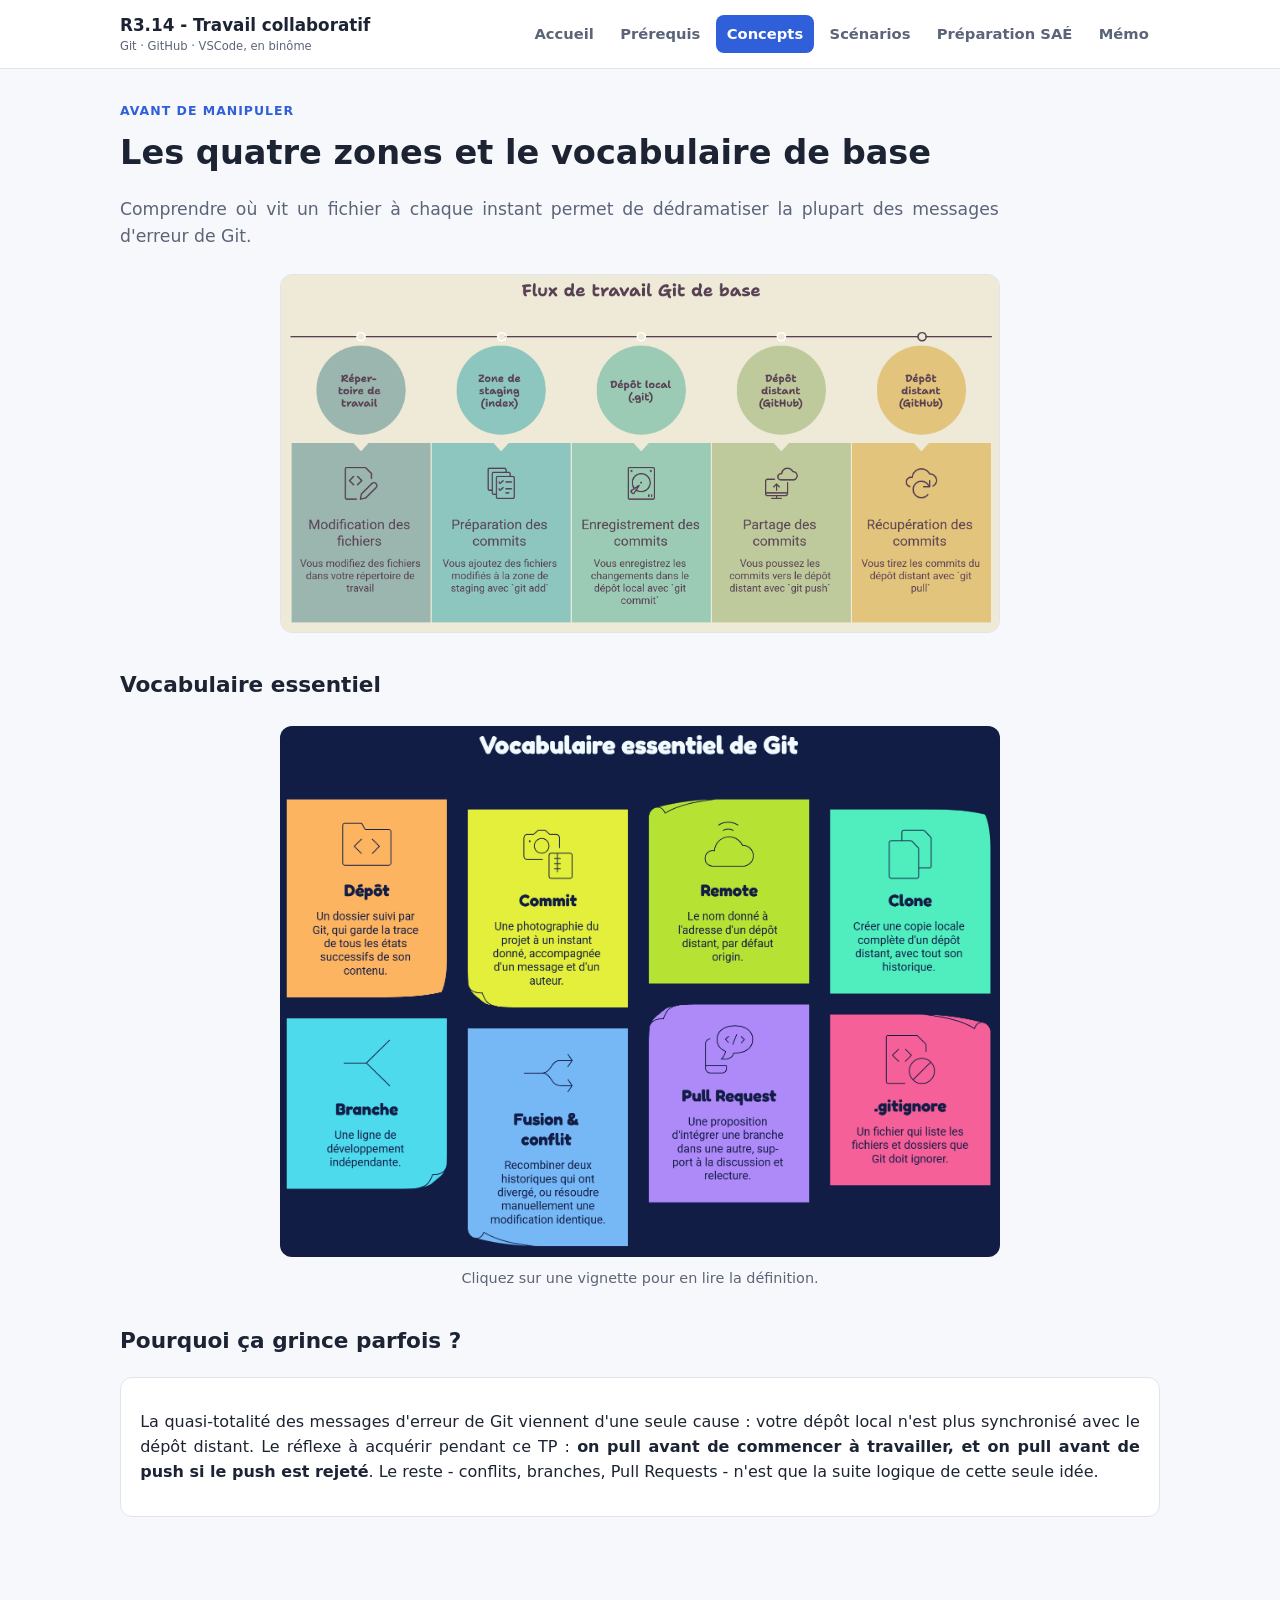
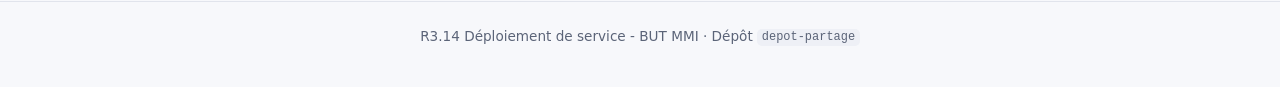
==== commit 5ce87799: "Rend cliquables les huit vignettes du vocabulaire L'illustration vocabulaire.png remplace la grille " ====
--- a/concepts.html
+++ b/concepts.html
@@ -46,8 +46,78 @@
       </figure>
 
       <h2>Vocabulaire essentiel</h2>
-      <div class="grid cols-2">
-        <div class="card">
+
+      <figure class="vocab" id="vocabulaire">
+        <img
+          src="img/vocabulaire.png"
+          alt="Huit vignettes de vocabulaire Git : dépôt, commit, remote, clone, branche, fusion et conflit, Pull Request, .gitignore."
+        />
+        <div class="vocab-zones">
+          <button
+            type="button"
+            class="vocab-zone"
+            data-fiche="vocab-depot"
+            aria-label="Lire la définition : dépôt"
+            style="left: 0.9%; top: 13.8%; width: 22.2%; height: 37.3%"
+          ></button>
+          <button
+            type="button"
+            class="vocab-zone"
+            data-fiche="vocab-commit"
+            aria-label="Lire la définition : commit"
+            style="left: 26.1%; top: 15.7%; width: 22.2%; height: 37.3%"
+          ></button>
+          <button
+            type="button"
+            class="vocab-zone"
+            data-fiche="vocab-remote"
+            aria-label="Lire la définition : remote"
+            style="left: 51.3%; top: 13.8%; width: 22.2%; height: 34.7%"
+          ></button>
+          <button
+            type="button"
+            class="vocab-zone"
+            data-fiche="vocab-clone"
+            aria-label="Lire la définition : clone"
+            style="left: 76.4%; top: 15.7%; width: 22.3%; height: 34.7%"
+          ></button>
+          <button
+            type="button"
+            class="vocab-zone"
+            data-fiche="vocab-branche"
+            aria-label="Lire la définition : branche"
+            style="left: 0.9%; top: 55%; width: 22.2%; height: 32.2%"
+          ></button>
+          <button
+            type="button"
+            class="vocab-zone"
+            data-fiche="vocab-fusion"
+            aria-label="Lire la définition : fusion et conflit"
+            style="left: 26.1%; top: 56.9%; width: 22.2%; height: 41%"
+          ></button>
+          <button
+            type="button"
+            class="vocab-zone"
+            data-fiche="vocab-pr"
+            aria-label="Lire la définition : Pull Request"
+            style="left: 51.3%; top: 52.4%; width: 22.2%; height: 37.3%"
+          ></button>
+          <button
+            type="button"
+            class="vocab-zone"
+            data-fiche="vocab-gitignore"
+            aria-label="Lire la définition : .gitignore"
+            style="left: 76.4%; top: 54.4%; width: 22.3%; height: 32.1%"
+          ></button>
+        </div>
+      </figure>
+
+      <p class="vocab-aide" id="vocab-aide" hidden>
+        Cliquez sur une vignette pour en lire la définition.
+      </p>
+
+      <div class="grid cols-2" id="vocab-fiches">
+        <div class="card" id="vocab-depot">
           <h3>Dépôt (repository)</h3>
           <p>
             Un dossier suivi par Git, qui garde la trace de tous les états
@@ -56,7 +126,7 @@
             permet de le partager.
           </p>
         </div>
-        <div class="card">
+        <div class="card" id="vocab-commit">
           <h3>Commit</h3>
           <p>
             Une photographie du projet à un instant donné, accompagnée d'un
@@ -64,7 +134,7 @@
             s'ajoute à l'historique.
           </p>
         </div>
-        <div class="card">
+        <div class="card" id="vocab-remote">
           <h3>Remote</h3>
           <p>
             Le nom donné à l'adresse d'un dépôt distant, par défaut
@@ -73,7 +143,7 @@
             (<code>pull</code>).
           </p>
         </div>
-        <div class="card">
+        <div class="card" id="vocab-clone">
           <h3>Clone</h3>
           <p>
             Créer une copie locale complète d'un dépôt distant, avec tout son
@@ -81,7 +151,7 @@
             <strong>même</strong> dépôt, chacun dans son propre dossier.
           </p>
         </div>
-        <div class="card">
+        <div class="card" id="vocab-branche">
           <h3>Branche</h3>
           <p>
             Une ligne de développement indépendante. La branche
@@ -90,7 +160,7 @@
             cours avant de le proposer à la relecture.
           </p>
         </div>
-        <div class="card">
+        <div class="card" id="vocab-fusion">
           <h3>Fusion (merge) &amp; conflit</h3>
           <p>
             Fusionner, c'est recombiner deux historiques qui ont divergé. Quand
@@ -99,7 +169,7 @@
             <strong>conflit</strong>, à résoudre manuellement.
           </p>
         </div>
-        <div class="card">
+        <div class="card" id="vocab-pr">
           <h3>Pull Request (PR)</h3>
           <p>
             Une proposition d'intégrer une branche dans une autre (souvent vers
@@ -107,7 +177,7 @@
             relecture de code avant la fusion.
           </p>
         </div>
-        <div class="card">
+        <div class="card" id="vocab-gitignore">
           <h3>.gitignore</h3>
           <p>
             Un fichier qui liste les fichiers et dossiers que Git doit ignorer
@@ -132,11 +202,21 @@
       </div>
     </main>
 
+    <div class="modal-overlay" id="modal" hidden>
+      <div class="modal" role="dialog" aria-modal="true">
+        <button type="button" class="modal-close" aria-label="Fermer">
+          &times;
+        </button>
+        <div id="modal-contenu"></div>
+      </div>
+    </div>
+
     <footer class="site-footer">
       R3.14 Déploiement de service - BUT MMI · Dépôt
       <code>depot-partage</code>
     </footer>
 
     <script src="js/main.js"></script>
+    <script src="js/vocabulaire.js"></script>
   </body>
 </html>
--- a/css/style.css
+++ b/css/style.css
@@ -722,6 +722,54 @@
 .diagram {
   margin: 1.5rem 0;
 }
+
+/* Illustration du vocabulaire : huit zones cliquables posees par-dessus.
+   Les pourcentages de chaque zone sont dans le HTML, mesures sur les bords
+   des vignettes de l'image ; ils suivent donc l'image quand elle se
+   redimensionne. */
+.vocab {
+  position: relative;
+  width: 100%;
+  max-width: 720px;
+  margin: 1.5rem auto 0;
+}
+.vocab img {
+  display: block;
+  width: 100%;
+  height: auto;
+  border-radius: var(--radius);
+}
+.vocab-zones {
+  position: absolute;
+  inset: 0;
+}
+.vocab-zone {
+  position: absolute;
+  padding: 0;
+  background: none;
+  border: 2px solid transparent;
+  border-radius: 10px;
+  cursor: pointer;
+  transition: background-color 0.12s, border-color 0.12s;
+}
+.vocab-zone:hover,
+.vocab-zone:focus-visible {
+  background: rgba(255, 255, 255, 0.22);
+  border-color: #fff;
+  outline: none;
+}
+/* 'display: grid' l'emporterait sinon sur le 'display: none' que le
+   navigateur associe a l'attribut hidden. */
+.grid[hidden] {
+  display: none;
+}
+.vocab-aide {
+  max-width: 720px;
+  margin: 0.6rem auto 0;
+  color: var(--text-muted);
+  font-size: 0.9rem;
+  text-align: center;
+}
 .diagram img {
   display: block;
   width: 100%;
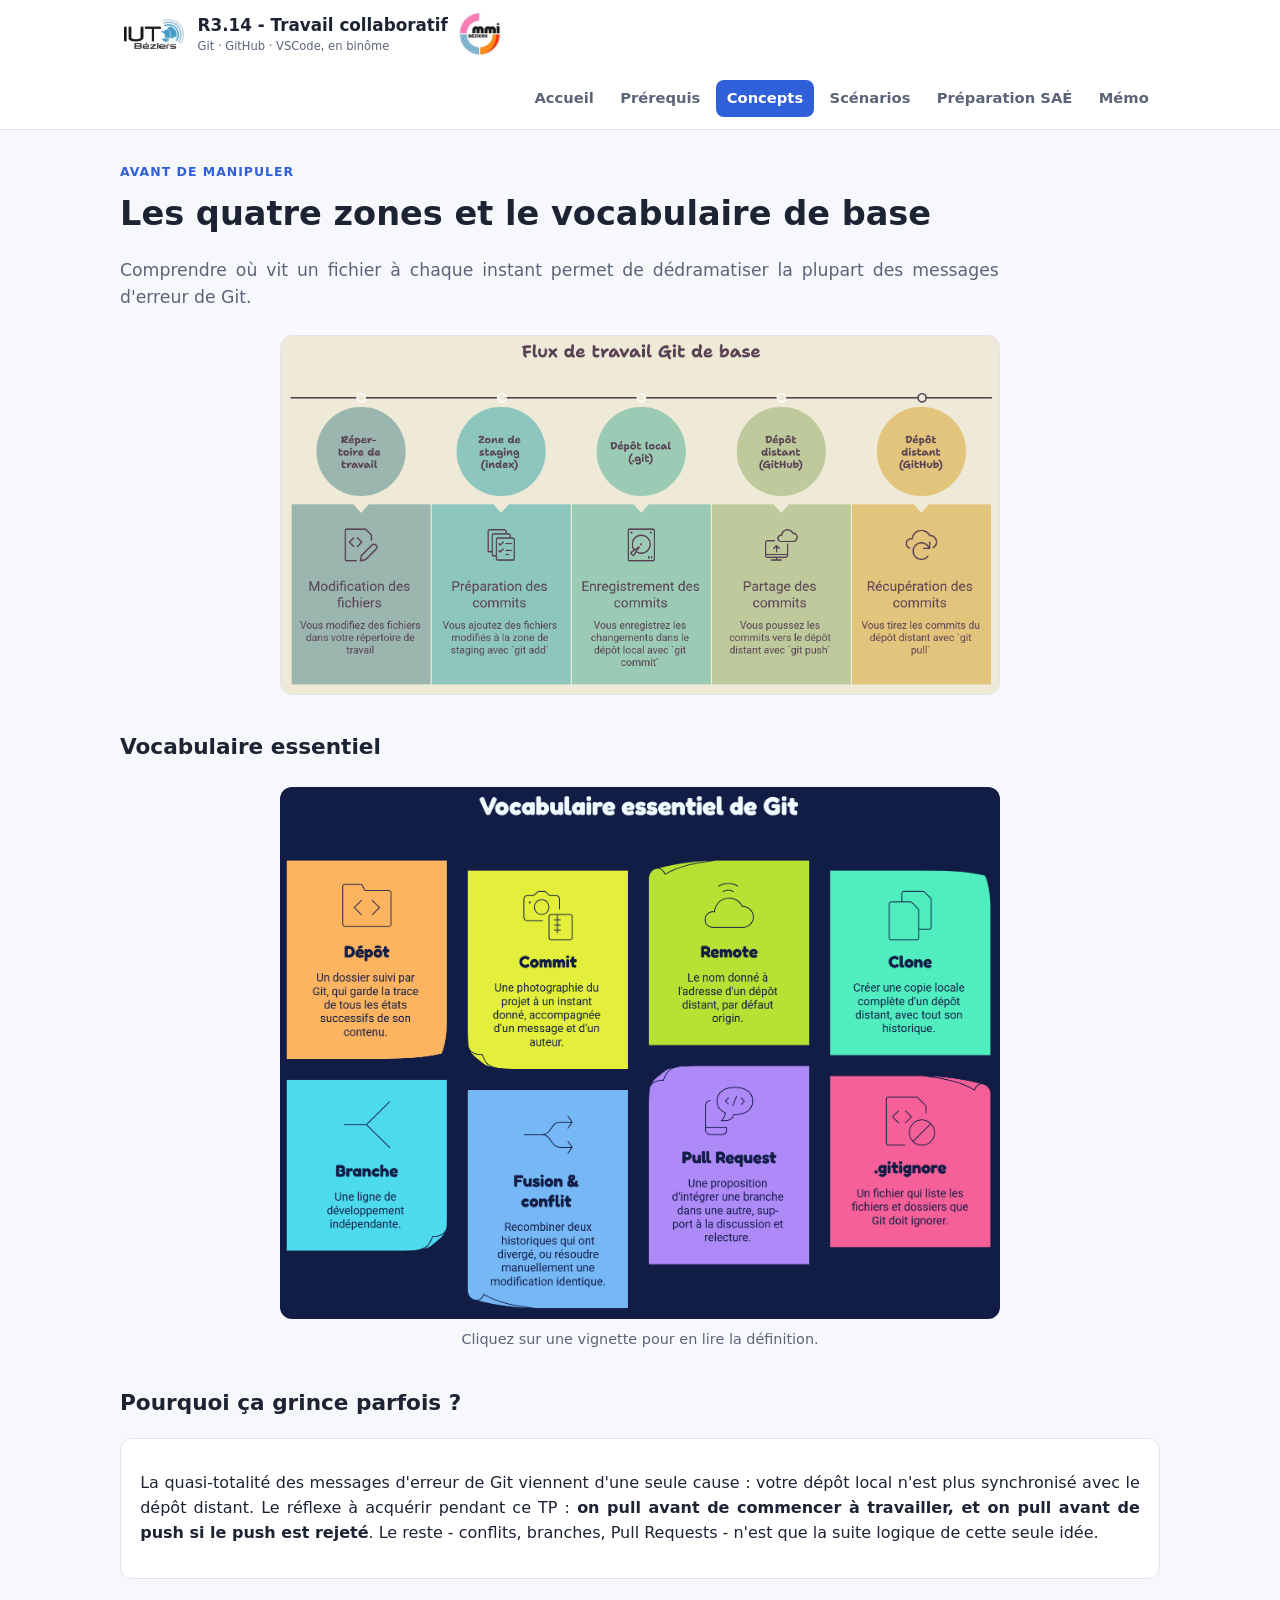
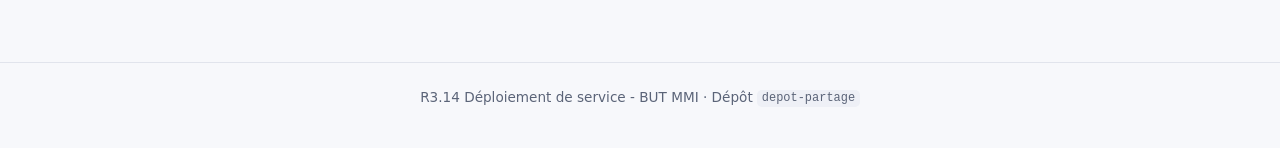
==== commit eb39f657: "Ajoute les logos IUT de Béziers et MMI Béziers autour du titre Logo de l'IUT à gauche du titre et lo" ====
--- a/concepts.html
+++ b/concepts.html
@@ -16,8 +16,11 @@
     <header class="site-header">
       <nav class="nav-wrap">
         <a class="brand" href="index.html"
-          >R3.14 - Travail collaboratif
-          <small>Git · GitHub · VSCode, en binôme</small>
+          ><img src="img/logo_iut.jpg" alt="" />
+          <span
+            >R3.14 - Travail collaboratif
+            <small>Git · GitHub · VSCode, en binôme</small></span
+          ><img src="img/logo_mmi.jpg" alt="" />
         </a>
         <div class="site-nav">
           <a href="index.html" data-nav="index">Accueil</a>
--- a/css/style.css
+++ b/css/style.css
@@ -290,19 +290,10 @@
   gap: 0.6rem;
 }
 .timeline li {
-  display: grid;
-  grid-template-columns: 5.5rem 1fr;
-  gap: 0.9rem;
   padding: 0.65rem 0.9rem;
   background: var(--bg-alt);
   border: 1px solid var(--border);
   border-radius: 10px;
-  align-items: baseline;
-}
-.timeline time {
-  font-weight: 700;
-  color: var(--primary-dark);
-  font-size: 0.88rem;
 }
 
 /* ---------- Scenario cards ---------- */
@@ -783,3 +774,37 @@
 footer a {
   color: inherit;
 }
+
+/* ---------- Logos IUT (à gauche) et MMI (à droite) du titre ---------- */
+
+.brand {
+  display: flex;
+  align-items: center;
+  gap: 0.6rem;
+}
+.brand img {
+  height: 34px;
+  width: auto;
+  border-radius: 6px;
+  background: #fff;
+  padding: 2px 4px;
+}
+/* Le logo MMI est carre : a hauteur egale il paraitrait plus petit que
+   celui de l'IUT, tout en largeur. */
+.brand img[src$='logo_mmi.jpg'] {
+  height: 44px;
+  padding: 0;
+  border-radius: 50%;
+}
+@media (max-width: 480px) {
+  .brand {
+    white-space: normal;
+    gap: 0.45rem;
+  }
+  .brand img {
+    height: 28px;
+  }
+  .brand img[src$='logo_mmi.jpg'] {
+    height: 36px;
+  }
+}
